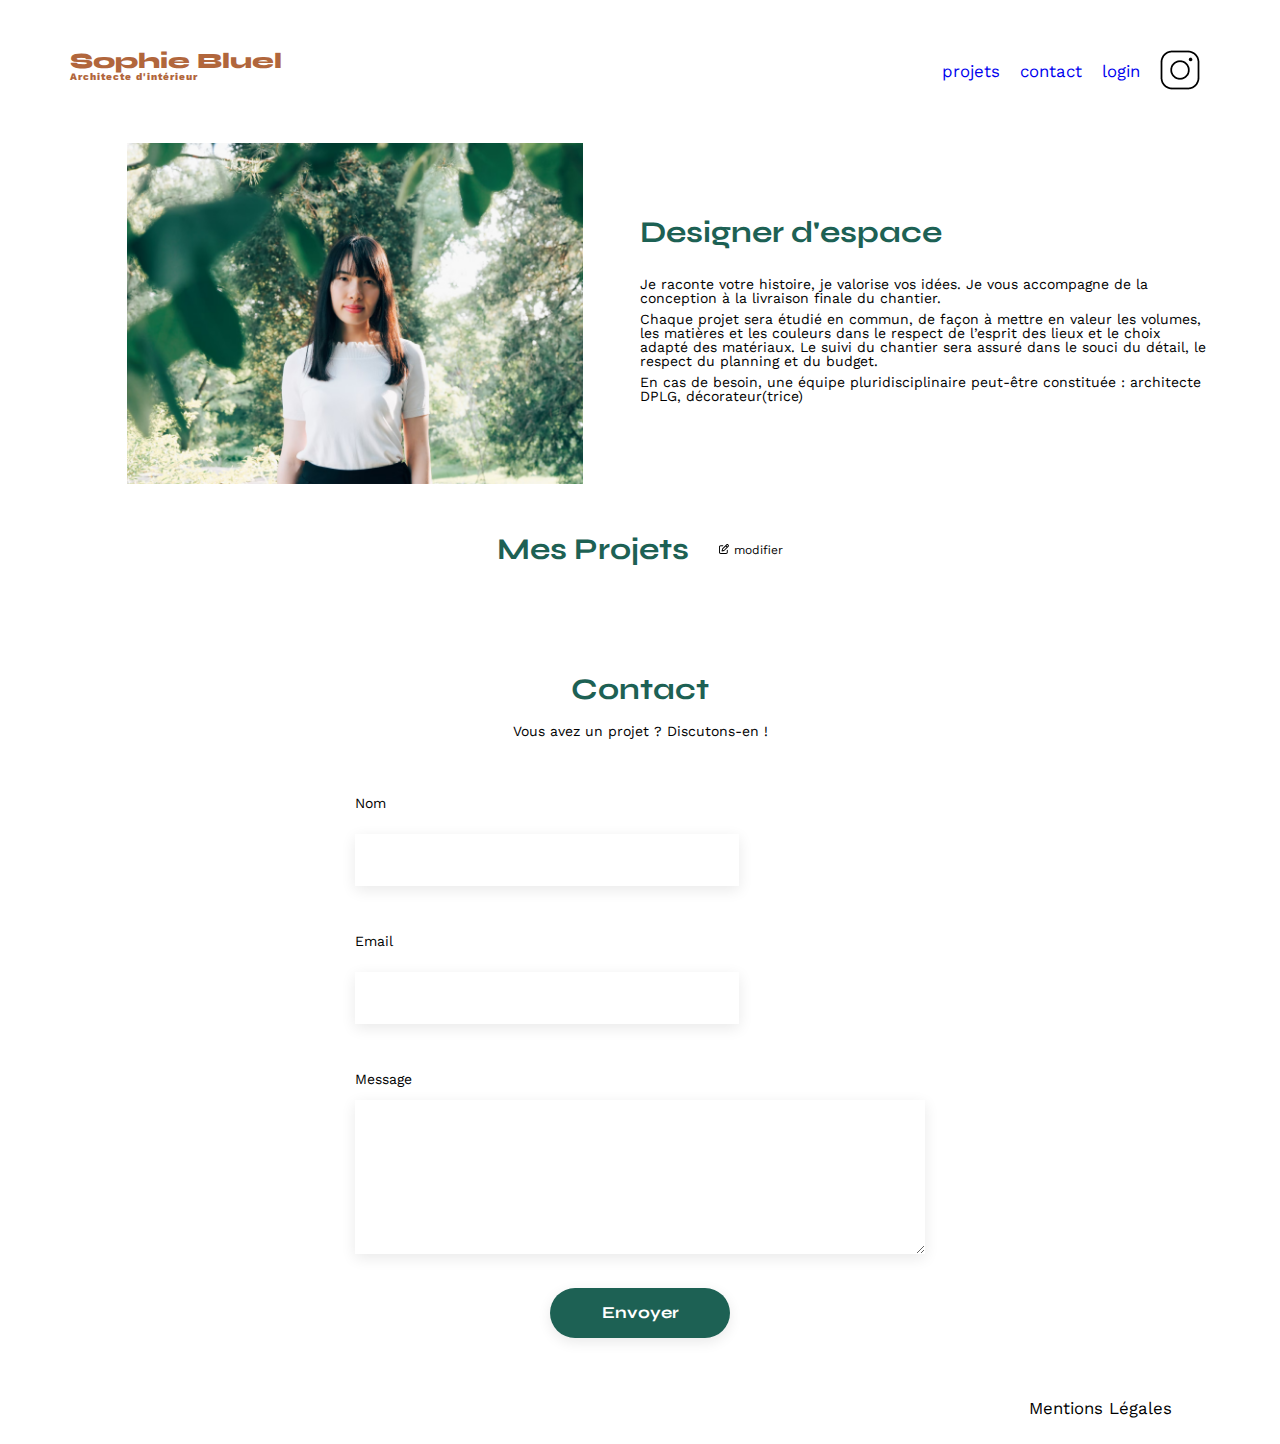
==== index.html @ f5f6d301 "mode edition ok, btn modifier ok" ====
<!DOCTYPE html>
<html lang="fr">
  <head>
    <meta charset="UTF-8" />
    <title>Sophie Bluel - Architecte d'intérieur</title>
    <meta name="viewport" content="width=device-width, initial-scale=1.0" />
    <link rel="preconnect" href="https://fonts.googleapis.com" />
    <link rel="preconnect" href="https://fonts.gstatic.com" crossorigin />
    <link
      href="https://fonts.googleapis.com/css2?family=Syne:wght@700;800&family=Work+Sans&display=swap"
      rel="stylesheet"
    />
    <meta name="description" content="" />
    <link rel="stylesheet" href="./assets/style.css" />
  </head>
  <body>
    <div class="bandeauNoir">
      <!-- <i class="fa-solid fa-pen-to-square" ></i> -->
      <img
        src="./assets/icons/pen-to-square-regular.svg"
        alt="stylo dans carré"
      />
      <p>Mode édition</p>
    </div>
    <header>
      <h1>Sophie Bluel <span>Architecte d'intérieur</span></h1>
      <nav>
        <ul>
          <li>
            <a href="#portfolio">projets</a>
          </li>
          <li>
            <a href="#contact">contact</a>
          </li>
          <li>
            <a href="login.html" id="logout">login</a>
          </li>
          <li><img src="./assets/icons/instagram.png" alt="Instagram" /></li>
        </ul>
      </nav>
    </header>
    <main>
      <section id="introduction">
        <figure>
          <img src="./assets/images/sophie-bluel.png" alt="" />
        </figure>
        <article>
          <h2>Designer d'espace</h2>
          <p>
            Je raconte votre histoire, je valorise vos idées. Je vous accompagne
            de la conception à la livraison finale du chantier.
          </p>
          <p>
            Chaque projet sera étudié en commun, de façon à mettre en valeur les
            volumes, les matières et les couleurs dans le respect de l’esprit
            des lieux et le choix adapté des matériaux. Le suivi du chantier
            sera assuré dans le souci du détail, le respect du planning et du
            budget.
          </p>
          <p>
            En cas de besoin, une équipe pluridisciplinaire peut-être constituée
            : architecte DPLG, décorateur(trice)
          </p>
        </article>
      </section>
      <section id="portfolio">
        <div class="modifierbtn">
          <h2>Mes Projets</h2>
          <a href="">
            <img src="./assets/icons/pen-to-square-regular.svg" />
            <p>modifier</p>
          </a>
        </div>
        <div class="filtre"></div>
        <div class="gallery">
          <!-- <figure>
				<img src="assets/images/abajour-tahina.png" alt="Abajour Tahina">
				<figcaption>Abajour Tahina</figcaption>
			</figure>
			<figure>
				<img src="assets/images/hotel-first-arte-new-delhi.png" alt="Hotel First Arte - New Delhi">
				<figcaption>Hotel First Arte - New Delhi</figcaption> -->
          <!-- </figure> -->
        </div>
      </section>
      <section id="contact">
        <h2>Contact</h2>
        <p>Vous avez un projet ? Discutons-en !</p>
        <form action="#" method="post">
          <label for="name">Nom</label>
          <input type="text" name="name" id="name" />
          <label for="email">Email</label>
          <input type="email" name="email" id="email" />
          <label for="message">Message</label>
          <textarea name="message" id="message" cols="30" rows="10"></textarea>
          <input type="submit" value="Envoyer" />
        </form>
      </section>
    </main>

    <footer>
      <nav>
        <ul>
          <li>Mentions Légales</li>
        </ul>
      </nav>
    </footer>
    <script src="index.js"></script>
  </body>
</html>
---- assets/style.css ----
/* http://meyerweb.com/eric/tools/css/reset/
   v2.0 | 20110126
   License: none (public domain)
*/

html,
body,
div,
span,
applet,
object,
iframe,
h1,
h2,
h3,
h4,
h5,
h6,
p,
blockquote,
pre,
a,
abbr,
acronym,
address,
big,
cite,
code,
del,
dfn,
em,
img,
ins,
kbd,
q,
s,
samp,
small,
strike,
strong,
sub,
sup,
tt,
var,
b,
u,
i,
center,
dl,
dt,
dd,
ol,
ul,
li,
fieldset,
form,
label,
legend,
table,
caption,
tbody,
tfoot,
thead,
tr,
th,
td,
article,
aside,
canvas,
details,
embed,
figure,
figcaption,
footer,
header,
hgroup,
menu,
nav,
output,
ruby,
section,
summary,
time,
mark,
audio,
video {
  margin: 0;
  padding: 0;
  border: 0;
  font-size: 100%;
  font: inherit;
  vertical-align: baseline;
}
/* HTML5 display-role reset for older browsers */
article,
aside,
details,
figcaption,
figure,
footer,
header,
hgroup,
menu,
nav,
section {
  display: block;
}
body {
  line-height: 1;
}
ol,
ul {
  list-style: none;
}
blockquote,
q {
  quotes: none;
}
blockquote:before,
blockquote:after,
q:before,
q:after {
  content: "";
  content: none;
}
table {
  border-collapse: collapse;
  border-spacing: 0;
}
/** end reset css**/
body {
  max-width: 1140px;
  margin: auto;
  font-family: "Work Sans";
  font-size: 14px;
}
header {
  display: flex;
  justify-content: space-between;
  margin: 50px 0;
}
section {
  margin: 50px 0;
}

h1 {
  display: flex;
  flex-direction: column;
  font-family: "Syne";
  font-size: 22px;
  font-weight: 800;
  color: #b1663c;
}

h1 > span {
  font-family: "Work Sans";
  font-size: 10px;
  letter-spacing: 0.1em;
}

h2 {
  font-family: "Syne";
  font-weight: 700;
  font-size: 30px;
  color: #1d6154;
}
nav ul {
  display: flex;
  align-items: center;
  list-style-type: none;
}
nav li {
  padding: 0 10px;
  font-size: 1.2em;
}

nav a {
  text-decoration: none;
}

li:hover {
  color: #b1663c;
}
#introduction {
  display: flex;
  align-items: center;
}
#introduction figure {
  flex: 1;
}
#introduction img {
  display: block;
  margin: auto;
  width: 80%;
}

#introduction article {
  flex: 1;
}
#introduction h2 {
  margin-bottom: 1em;
}

#introduction p {
  margin-bottom: 0.5em;
}
#portfolio h2 {
  text-align: center;
  margin-bottom: 1em;
}
.gallery {
  width: 100%;
  display: grid;
  grid-template-columns: 1fr 1fr 1fr;
  grid-column-gap: 20px;
  grid-row-gap: 20px;
}

.gallery img {
  width: 100%;
}
#contact {
  width: 50%;
  margin: auto;
}
#contact > * {
  text-align: center;
}
#contact h2 {
  margin-bottom: 20px;
}
#contact form {
  text-align: left;
  margin-top: 30px;
  display: flex;
  flex-direction: column;
}

#contact input {
  height: 50px;
  font-size: 1.2em;
  border: none;
  box-shadow: 0px 4px 14px rgba(0, 0, 0, 0.09);
}
#contact label {
  margin: 2em 0 1em 0;
}
#contact textarea {
  border: none;
  box-shadow: 0px 4px 14px rgba(0, 0, 0, 0.09);
}

input[type="submit"] {
  font-family: "Syne";
  font-weight: 700;
  color: white;
  background-color: #1d6154;
  margin: 2em auto;
  width: 180px;
  text-align: center;
  border-radius: 60px;
}

footer nav ul {
  display: flex;
  justify-content: flex-end;
  margin: 2em;
}

/* boutons */
.filtre {
  display: flex;
  justify-content: center;
  gap: 10px;
  margin-bottom: 30px;
}

.btn {
  display: flex;
  font-family: "syne", sans serif;
  font-style: normal;
  font-size: 16px;
  border-radius: 60px;
  color: #1d6154;
  border: 1px solid #1d6154;
  background: #fff;
  align-items: center;
  height: 30px;
  min-width: 100px;
  cursor: pointer;
  justify-content: center;
  padding: 0 15px;
}

.selected {
  background: #1d6154;
  color: #fff;
}

/* Page login */
.lien-nav {
  text-decoration: none;
}

.lienLogin {
  text-decoration: none;
  font-weight: 800;
  color: black;
}

.login h2 {
  text-align: center;
  margin-bottom: 25px;
  margin-top: 150px;
}

.login form {
  display: flex;
  flex-direction: column;
  justify-content: center;
  align-items: center;
}

label {
  display: flex;
  align-items: center;
}

input {
  width: 380px;
  height: 50px;
  box-shadow: 0px 4px 14px rgba(0, 0, 0, 0.1);
  border: none;
  margin-top: 10px;
  margin-bottom: 20px;
  outline: none;
}

form div {
  display: flex;
  flex-direction: column;
}

form a {
  text-decoration: none;
  text-align: center;
  margin-bottom: 100px;
}

.validation {
  display: flex;
  width: 180px;
  height: 38px;
  margin: 35px auto 25px auto;
  justify-content: center;
}

.error {
  color: red;
}

/* Page edition */

.bandeauNoir {
  background: black;
  height: 60px;
  width: 1520px;
  justify-content: center;
  color: white;
  align-items: center;
  display: none;
  margin-left: -200px;
  gap: 10px;
}

.bandeauNoir img {
  color: rgb(255, 255, 255);
  width: 15px;
  height: 15px;
  background-color: #fff;
}

.modifierbtn {
  display: flex;
  justify-content: center;
  gap: 10px;
}
.modifierbtn img {
  width: 10px;
  height: 10px;
  margin-top: 10px;
  margin-left: 20px;
}

.modifierbtn p {
  text-decoration: none;
  color: black;
  font-size: 12px;
  margin-top: 10px;
}

.modifierbtn a {
  text-decoration: none;
  display: flex;
  gap: 5px;
}
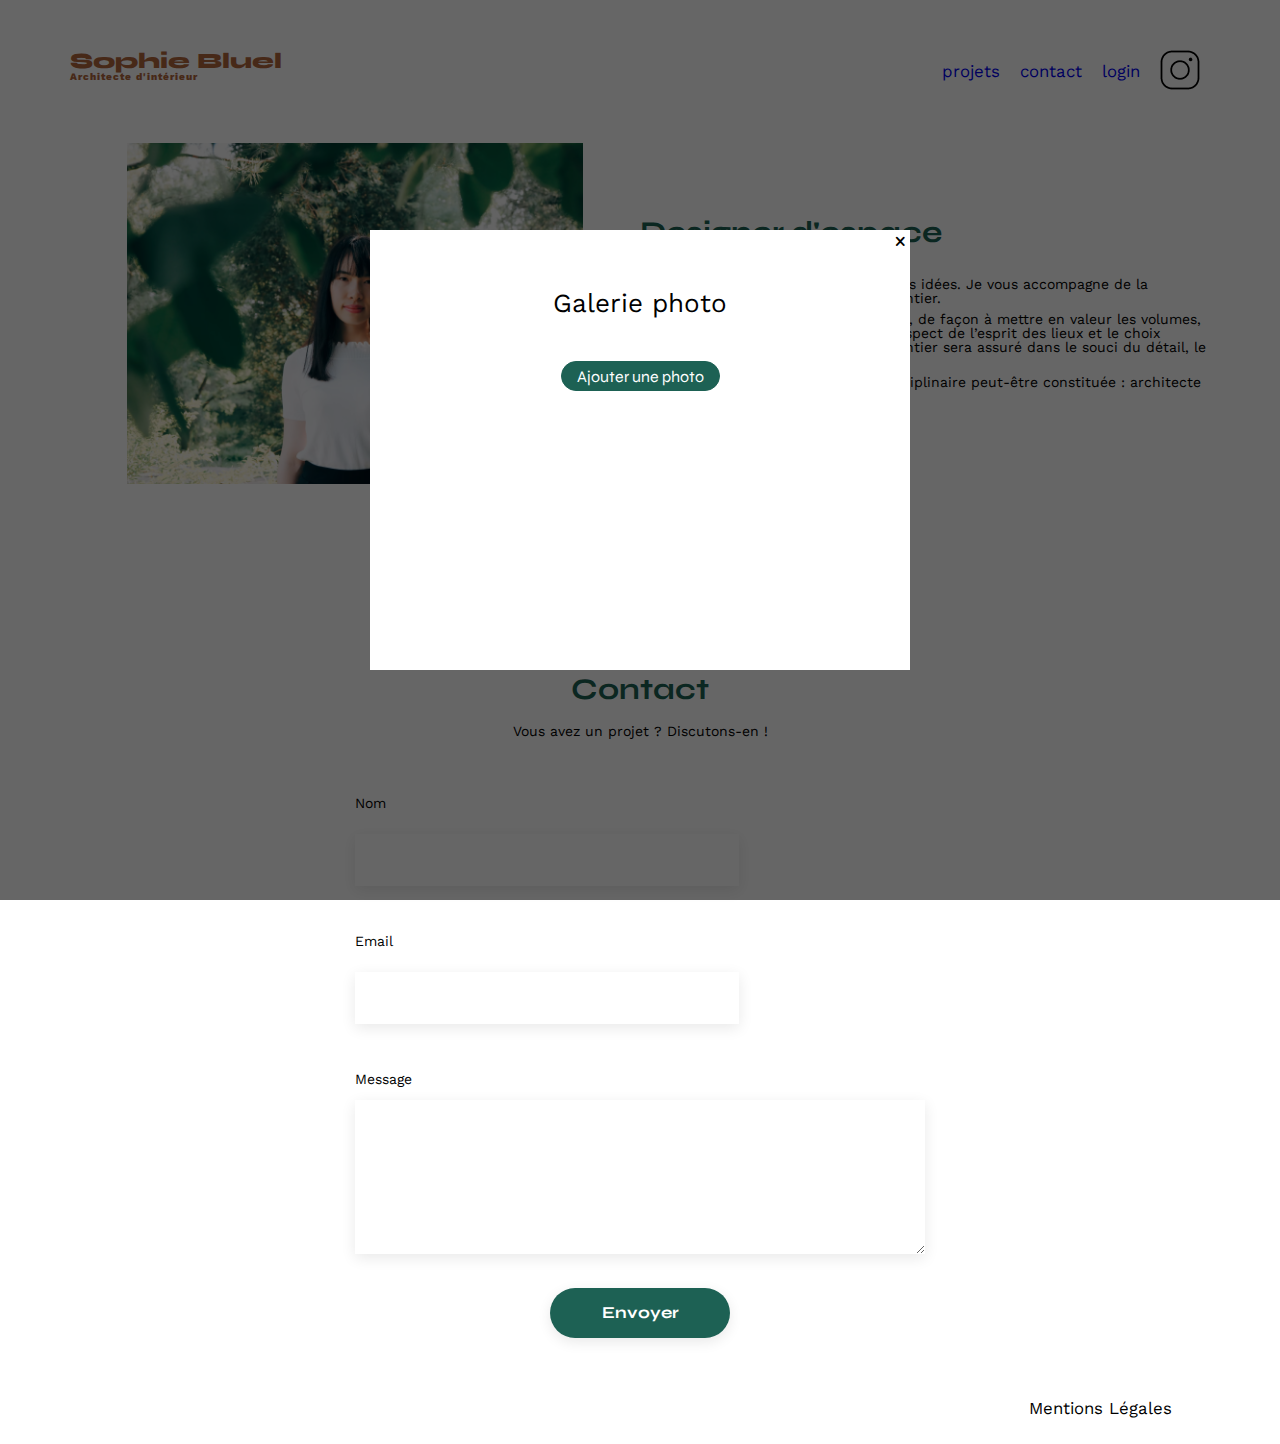
==== commit db4db737: "fond clair ok, modal en place + design" ====
--- a/index.html
+++ b/index.html
@@ -10,12 +10,31 @@
       href="https://fonts.googleapis.com/css2?family=Syne:wght@700;800&family=Work+Sans&display=swap"
       rel="stylesheet"
     />
+    <link
+      rel="stylesheet"
+      href="https://cdnjs.cloudflare.com/ajax/libs/font-awesome/6.4.0/css/all.min.css"
+    />
     <meta name="description" content="" />
     <link rel="stylesheet" href="./assets/style.css" />
   </head>
   <body>
+    <div class="fondClair"></div>
+
+    <div class="modal">
+      <div class="modalTitre">
+        <h2>Galerie photo</h2>
+        <div class="modalCroix">
+          <i class="fa-solid fa-xmark"></i>
+        </div>
+      </div>
+
+      <div class="modalBody"></div>
+
+      <div class="modalFooter">
+        <button class="btn selected">Ajouter une photo</button>
+      </div>
+    </div>
     <div class="bandeauNoir">
-      <!-- <i class="fa-solid fa-pen-to-square" ></i> -->
       <img
         src="./assets/icons/pen-to-square-regular.svg"
         alt="stylo dans carré"
@@ -64,12 +83,14 @@
         </article>
       </section>
       <section id="portfolio">
-        <div class="modifierbtn">
+        <div class="contenurTitreModif">
           <h2>Mes Projets</h2>
-          <a href="">
-            <img src="./assets/icons/pen-to-square-regular.svg" />
-            <p>modifier</p>
-          </a>
+          <div class="modifierbtn">
+            <a href="">
+              <img src="./assets/icons/pen-to-square-regular.svg" />
+              <p>modifier</p>
+            </a>
+          </div>
         </div>
         <div class="filtre"></div>
         <div class="gallery">
--- a/assets/style.css
+++ b/assets/style.css
@@ -380,10 +380,14 @@
   background-color: #fff;
 }
 
+.contenurTitreModif {
+  display: flex;
+  justify-content: center;
+  gap: 10px;
+}
+
 .modifierbtn {
-  display: flex;
-  justify-content: center;
-  gap: 10px;
+  display: none;
 }
 .modifierbtn img {
   width: 10px;
@@ -404,3 +408,58 @@
   display: flex;
   gap: 5px;
 }
+
+/* Page modale */
+
+.fondClair {
+  position: fixed;
+  top: 0;
+  left: 0;
+  width: 100vw;
+  height: 100vh;
+  background-color: rgba(0, 0, 0, 0.6);
+}
+
+.modal {
+  position: fixed;
+  top: 50%;
+  left: 50%;
+  transform: translate(-50%, -50%);
+  width: 500px;
+  height: 400px;
+  background-color: #fff;
+  padding: 20px;
+  /* display: none; */
+}
+
+.modalCroix {
+  position: absolute;
+  top: 5px;
+  right: 10px;
+  cursor: pointer;
+}
+
+.modalCroix i {
+  width: 5px;
+  height: 10px;
+}
+
+.modalTitre h2 {
+  margin-top: 40px;
+  margin-bottom: 45px;
+  font-family: "Work Sans";
+  font-size: 26px;
+  font-weight: 400;
+  color: #000;
+  text-align: center;
+}
+
+.modalFooter {
+  display: flex;
+  align-items: center;
+  justify-content: center;
+}
+
+.modalFooter .bnt {
+  font-size: 15px;
+}
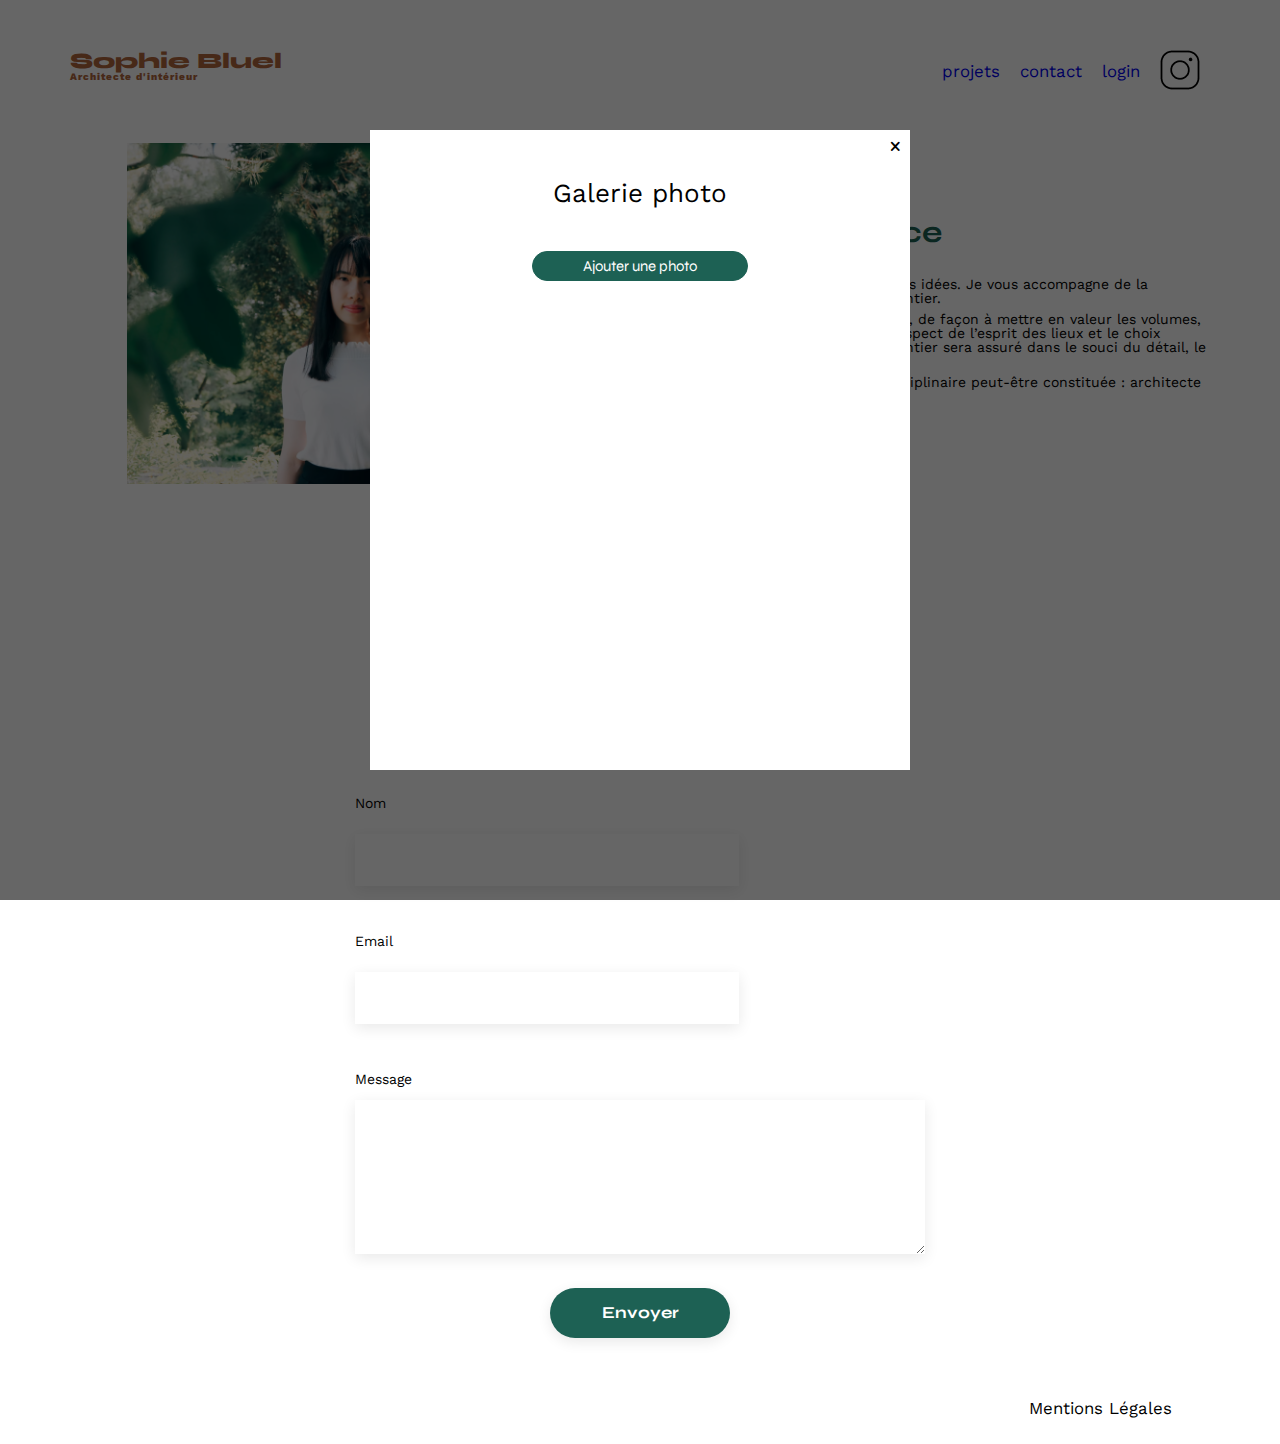
==== commit 5abec99f: "mise en place de la modal, bouton fermé ok, affichage de la galerie ok" ====
--- a/index.html
+++ b/index.html
@@ -17,13 +17,14 @@
     <meta name="description" content="" />
     <link rel="stylesheet" href="./assets/style.css" />
   </head>
+
   <body>
     <div class="fondClair"></div>
 
     <div class="modal">
       <div class="modalTitre">
         <h2>Galerie photo</h2>
-        <div class="modalCroix">
+        <div class="modalClose">
           <i class="fa-solid fa-xmark"></i>
         </div>
       </div>
--- a/assets/style.css
+++ b/assets/style.css
@@ -418,6 +418,7 @@
   width: 100vw;
   height: 100vh;
   background-color: rgba(0, 0, 0, 0.6);
+  /* display: none; */
 }
 
 .modal {
@@ -426,26 +427,27 @@
   left: 50%;
   transform: translate(-50%, -50%);
   width: 500px;
-  height: 400px;
+  height: 600px;
   background-color: #fff;
   padding: 20px;
   /* display: none; */
-}
-
-.modalCroix {
+  /* z-index: 99; */
+}
+
+.modalClose {
   position: absolute;
-  top: 5px;
-  right: 10px;
+  top: 10px;
+  right: 15px;
   cursor: pointer;
 }
 
-.modalCroix i {
+.modalClose i {
   width: 5px;
   height: 10px;
 }
 
 .modalTitre h2 {
-  margin-top: 40px;
+  margin-top: 30px;
   margin-bottom: 45px;
   font-family: "Work Sans";
   font-size: 26px;
@@ -460,6 +462,26 @@
   justify-content: center;
 }
 
-.modalFooter .bnt {
+.modalFooter button {
   font-size: 15px;
-}
+  bottom: 10px;
+  padding: 10px 50px;
+}
+
+.modalBody {
+  width: 100%;
+  display: grid;
+  grid-template-columns: 1fr 1fr 1fr 1fr;
+  grid-column-gap: 10px;
+  grid-row-gap: 10px;
+}
+
+.modalBody img {
+  width: 100%;
+  height: 100px;
+  object-fit: cover;
+}
+
+.modalBody figure {
+  position: relative;
+}
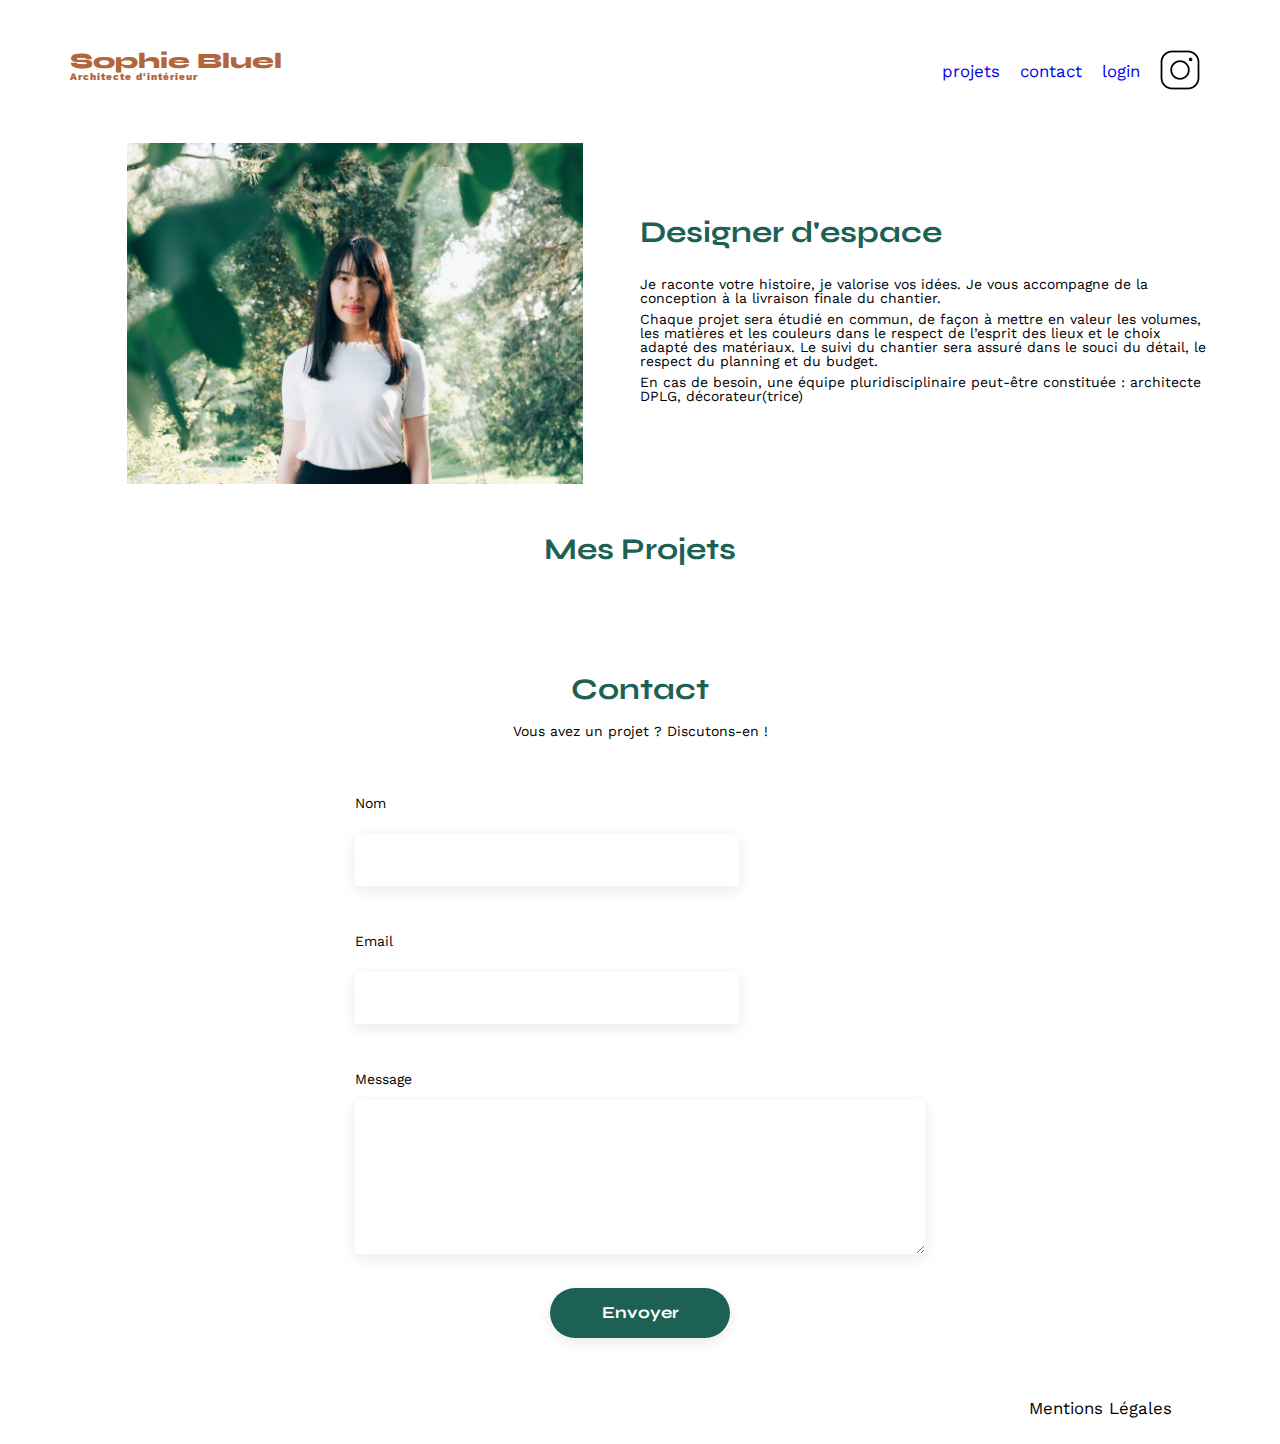
==== commit 2129d854: "mise en place de la modale 2" ====
--- a/index.html
+++ b/index.html
@@ -28,18 +28,38 @@
           <i class="fa-solid fa-xmark"></i>
         </div>
       </div>
-
       <div class="modalBody"></div>
-
       <div class="modalFooter">
-        <button class="btn selected">Ajouter une photo</button>
+        <div class="trait"></div>
+        <button class="btn selected" id="ajoutPhoto">Ajouter une photo</button>
       </div>
     </div>
+
+    <div class="modal2">
+      <div class="modalTitre">
+        <div class="retour">
+          <i class="fa-solid fa-arrow-left"></i>
+        </div>
+        <h2>Ajout photo</h2>
+        <div class="modalClose">
+          <i class="fa-solid fa-xmark"></i>
+        </div>
+      </div>
+      <form class="modalBody2">
+        <div class="conteneurPhoto">
+          <i class="fa-regular fa-image"></i>
+          <div class="btnAjoutPhoto">+ Ajouter photo</div>
+          <p>jpg, png : 4mo max</p>
+        </div>
+      </form>
+      <div class="modalFooter">
+        <div class="trait"></div>
+        <button class="btn" id="validPhoto">Valider</button>
+      </div>
+    </div>
+
     <div class="bandeauNoir">
-      <img
-        src="./assets/icons/pen-to-square-regular.svg"
-        alt="stylo dans carré"
-      />
+      <i class="fa-regular fa-pen-to-square"></i>
       <p>Mode édition</p>
     </div>
     <header>
@@ -86,12 +106,10 @@
       <section id="portfolio">
         <div class="contenurTitreModif">
           <h2>Mes Projets</h2>
-          <div class="modifierbtn">
-            <a href="">
-              <img src="./assets/icons/pen-to-square-regular.svg" />
-              <p>modifier</p>
-            </a>
-          </div>
+          <button class="openModal">
+            <img src="./assets/icons/pen-to-square-regular.svg" />
+            <p>modifier</p>
+          </button>
         </div>
         <div class="filtre"></div>
         <div class="gallery">
--- a/assets/style.css
+++ b/assets/style.css
@@ -373,40 +373,48 @@
   gap: 10px;
 }
 
-.bandeauNoir img {
+.bandeauNoir i {
   color: rgb(255, 255, 255);
-  width: 15px;
-  height: 15px;
-  background-color: #fff;
+  width: 20px;
+}
+
+.bandeauNoir p {
+  font-size: 18px;
 }
 
 .contenurTitreModif {
   display: flex;
   justify-content: center;
-  gap: 10px;
-}
-
-.modifierbtn {
+  gap: 15px;
+}
+
+.openModal {
   display: none;
-}
-.modifierbtn img {
-  width: 10px;
-  height: 10px;
-  margin-top: 10px;
-  margin-left: 20px;
-}
-
-.modifierbtn p {
+  border: none;
+  height: 20px;
+  background-color: #ffffff;
+  margin-top: 5px;
+  align-items: center;
+  cursor: pointer;
+  font-family: "syne", sans serif;
+  font-weight: 300;
+  gap: 9px;
+}
+
+.openModal img {
+  width: 16px;
+}
+
+.openModal p {
   text-decoration: none;
   color: black;
-  font-size: 12px;
-  margin-top: 10px;
-}
-
-.modifierbtn a {
+  font-size: 16px;
+  margin-top: 5px;
+}
+
+.openModal a {
   text-decoration: none;
   display: flex;
-  gap: 5px;
 }
 
 /* Page modale */
@@ -418,37 +426,41 @@
   width: 100vw;
   height: 100vh;
   background-color: rgba(0, 0, 0, 0.6);
-  /* display: none; */
-}
-
-.modal {
-  position: fixed;
-  top: 50%;
+  display: none;
+  justify-content: center;
+  align-items: center;
+}
+
+.modal,
+.modal2 {
+  position: absolute;
+  top: 80%;
   left: 50%;
   transform: translate(-50%, -50%);
-  width: 500px;
-  height: 600px;
-  background-color: #fff;
+  width: 620px;
+  height: 700px;
+  background-color: #ffffff;
   padding: 20px;
-  /* display: none; */
-  /* z-index: 99; */
+  display: none;
+  border-radius: 10px;
+  align-items: center;
+  flex-direction: column;
 }
 
 .modalClose {
   position: absolute;
-  top: 10px;
-  right: 15px;
+  top: 25px;
+  right: 30px;
   cursor: pointer;
 }
 
 .modalClose i {
-  width: 5px;
-  height: 10px;
+  font-size: 21px;
 }
 
 .modalTitre h2 {
-  margin-top: 30px;
-  margin-bottom: 45px;
+  margin-top: 40px;
+  margin-bottom: 60px;
   font-family: "Work Sans";
   font-size: 26px;
   font-weight: 400;
@@ -460,28 +472,90 @@
   display: flex;
   align-items: center;
   justify-content: center;
+  flex-direction: column;
+}
+
+.modalFooter .trait {
+  height: 1px;
+  width: 400px;
+  background-color: #b3b3b3;
+  margin: 70px 0 45px 0;
 }
 
 .modalFooter button {
   font-size: 15px;
-  bottom: 10px;
+  /* bottom: 10px; */
   padding: 10px 50px;
+  margin-bottom: 45px;
 }
 
 .modalBody {
-  width: 100%;
+  width: 400px;
   display: grid;
-  grid-template-columns: 1fr 1fr 1fr 1fr;
+  grid-template-columns: 1fr 1fr 1fr 1fr 1fr;
   grid-column-gap: 10px;
   grid-row-gap: 10px;
-}
-
-.modalBody img {
+  padding: 0 100px;
+}
+
+.modalBody figure2 {
+  position: relative;
+}
+
+figure2 img {
   width: 100%;
-  height: 100px;
+  height: 110px;
   object-fit: cover;
 }
 
-.modalBody figure {
-  position: relative;
-}
+figure2 i {
+  position: absolute;
+  top: 4px;
+  right: 4px;
+  color: white;
+  background-color: black;
+  padding: 5px;
+  border-radius: 2px;
+  font-size: 14px;
+  cursor: pointer;
+}
+
+.retour {
+  position: absolute;
+  top: 25px;
+  left: 30px;
+  cursor: pointer;
+}
+
+.retour i {
+  font-size: 22px;
+}
+
+.modalBody2 {
+  display: flex;
+  justify-content: center;
+  align-items: center;
+}
+
+.conteneurPhoto {
+  width: 400px;
+  height: 200px;
+  background-color: #e8f1f6;
+  border-radius: 3px;
+  align-items: center;
+}
+
+.conteneurPhoto i {
+  margin-top: 20px;
+  font-size: 90px;
+  color: #b9c5cc;
+}
+
+.conteneurPhoto .btnAjoutPhoto {
+  padding: 15px 50px;
+  background-color: #cbd6dc;
+  border-radius: 30px;
+  cursor: pointer;
+  margin: 10px 0;
+  color: #306685;
+}
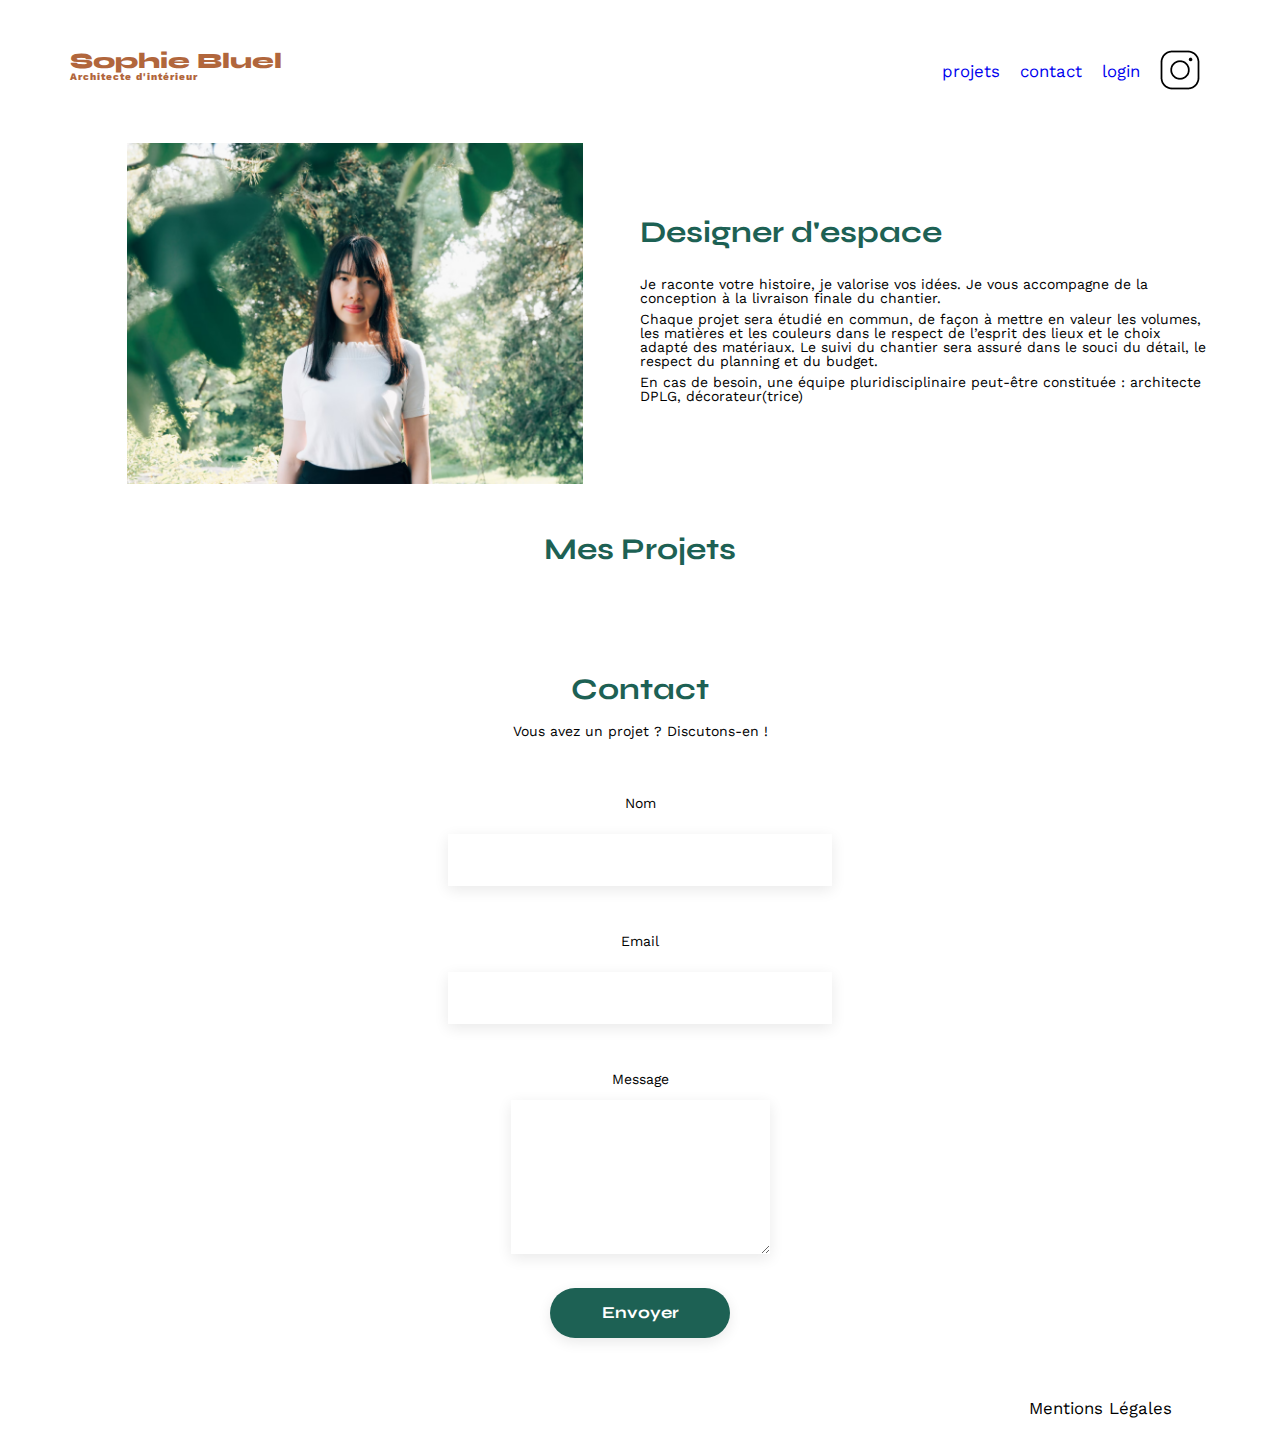
==== commit 93c2ef86: "l'aperçu photo dans la modale ok" ====
--- a/index.html
+++ b/index.html
@@ -45,17 +45,34 @@
           <i class="fa-solid fa-xmark"></i>
         </div>
       </div>
+
       <form class="modalBody2">
         <div class="conteneurPhoto">
-          <i class="fa-regular fa-image"></i>
-          <div class="btnAjoutPhoto">+ Ajouter photo</div>
+          <i class="fa-regular fa-image" id="photoMiniature"></i>
+          <label for="telechargerPhoto" class="btnAjoutPhoto"
+            >+ Ajouter photo</label
+          >
+          <input
+            type="file"
+            id="telechargerPhoto"
+            accept="image/jpg, image/png, image/jpeg"
+          />
+          <img id="apercu" />
           <p>jpg, png : 4mo max</p>
         </div>
+        <div class="conteneurTitre">
+          <label for="titrePhoto">Titre</label>
+          <input type="text" name="titrePhoto" id="titrePhoto" />
+        </div>
+        <div class="conteneurCategorie">
+          <label for="typeCategorie">Catégorie</label>
+          <select name="typeCategorie" id="typeCategorie"></select>
+        </div>
+        <div class="modal2Footer">
+          <div class="trait"></div>
+          <button class="btn" id="validPhoto">Valider</button>
+        </div>
       </form>
-      <div class="modalFooter">
-        <div class="trait"></div>
-        <button class="btn" id="validPhoto">Valider</button>
-      </div>
     </div>
 
     <div class="bandeauNoir">
--- a/assets/style.css
+++ b/assets/style.css
@@ -438,7 +438,7 @@
   left: 50%;
   transform: translate(-50%, -50%);
   width: 620px;
-  height: 700px;
+  min-height: 700px;
   background-color: #ffffff;
   padding: 20px;
   display: none;
@@ -477,9 +477,9 @@
 
 .modalFooter .trait {
   height: 1px;
-  width: 400px;
+  width: 500px;
   background-color: #b3b3b3;
-  margin: 70px 0 45px 0;
+  margin: 50px 0 45px 0;
 }
 
 .modalFooter button {
@@ -487,6 +487,11 @@
   /* bottom: 10px; */
   padding: 10px 50px;
   margin-bottom: 45px;
+  color: #1d6154;
+  border: 1px solid #1d6154;
+  color: #fff;
+  border: none;
+  padding: 0px 45px;
 }
 
 .modalBody {
@@ -495,28 +500,28 @@
   grid-template-columns: 1fr 1fr 1fr 1fr 1fr;
   grid-column-gap: 10px;
   grid-row-gap: 10px;
-  padding: 0 100px;
-}
-
-.modalBody figure2 {
+  padding: 0 70px;
+}
+
+.modalBody figure {
   position: relative;
 }
 
-figure2 img {
-  width: 100%;
-  height: 110px;
+.modalBody figure img {
+  width: 90px;
+  height: 120px;
   object-fit: cover;
 }
 
-figure2 i {
+.modalBody figure i {
   position: absolute;
   top: 4px;
   right: 4px;
   color: white;
   background-color: black;
-  padding: 5px;
-  border-radius: 2px;
-  font-size: 14px;
+  padding: 4px;
+  border-radius: 3px;
+  font-size: 11px;
   cursor: pointer;
 }
 
@@ -549,6 +554,8 @@
   margin-top: 20px;
   font-size: 90px;
   color: #b9c5cc;
+  /* width: 250px;
+  height: 480px; */
 }
 
 .conteneurPhoto .btnAjoutPhoto {
@@ -559,3 +566,70 @@
   margin: 10px 0;
   color: #306685;
 }
+
+input[type="file"] {
+  display: none;
+}
+
+form {
+  display: flex;
+  align-items: center;
+  justify-content: center;
+  flex-direction: column;
+}
+
+#titrePhoto,
+#typeCategorie {
+  width: 400px;
+  height: 50px;
+  border: none;
+  box-shadow: 0px 4px 14px rgba(0, 0, 0, 0.2);
+  margin-top: 10px;
+}
+
+.conteneurTitre label {
+  margin-left: 0px;
+  margin-top: 30px;
+}
+
+.conteneurCategorie label {
+  margin-left: 0px;
+  margin-top: 10px;
+}
+
+.modal2Footer {
+  display: flex;
+  align-items: center;
+  justify-content: center;
+  flex-direction: column;
+}
+
+.modal2Footer .trait {
+  height: 1px;
+  width: 400px;
+  background-color: #b3b3b3;
+  margin: 50px 0 45px 0;
+}
+
+.modal2Footer button {
+  font-size: 15px;
+  padding: 10px 50px;
+  margin-bottom: 45px;
+  background-color: #8d837e;
+  border: 1px solid #8d837e;
+  color: #fff;
+  border: none;
+  padding: 0px 45px;
+}
+
+#typeCategorie {
+  font-family: "syne", sans serif;
+  font-size: 12px;
+}
+
+#apercu {
+  position: absolute;
+  height: 170px;
+  width: 150px;
+  display: none;
+}
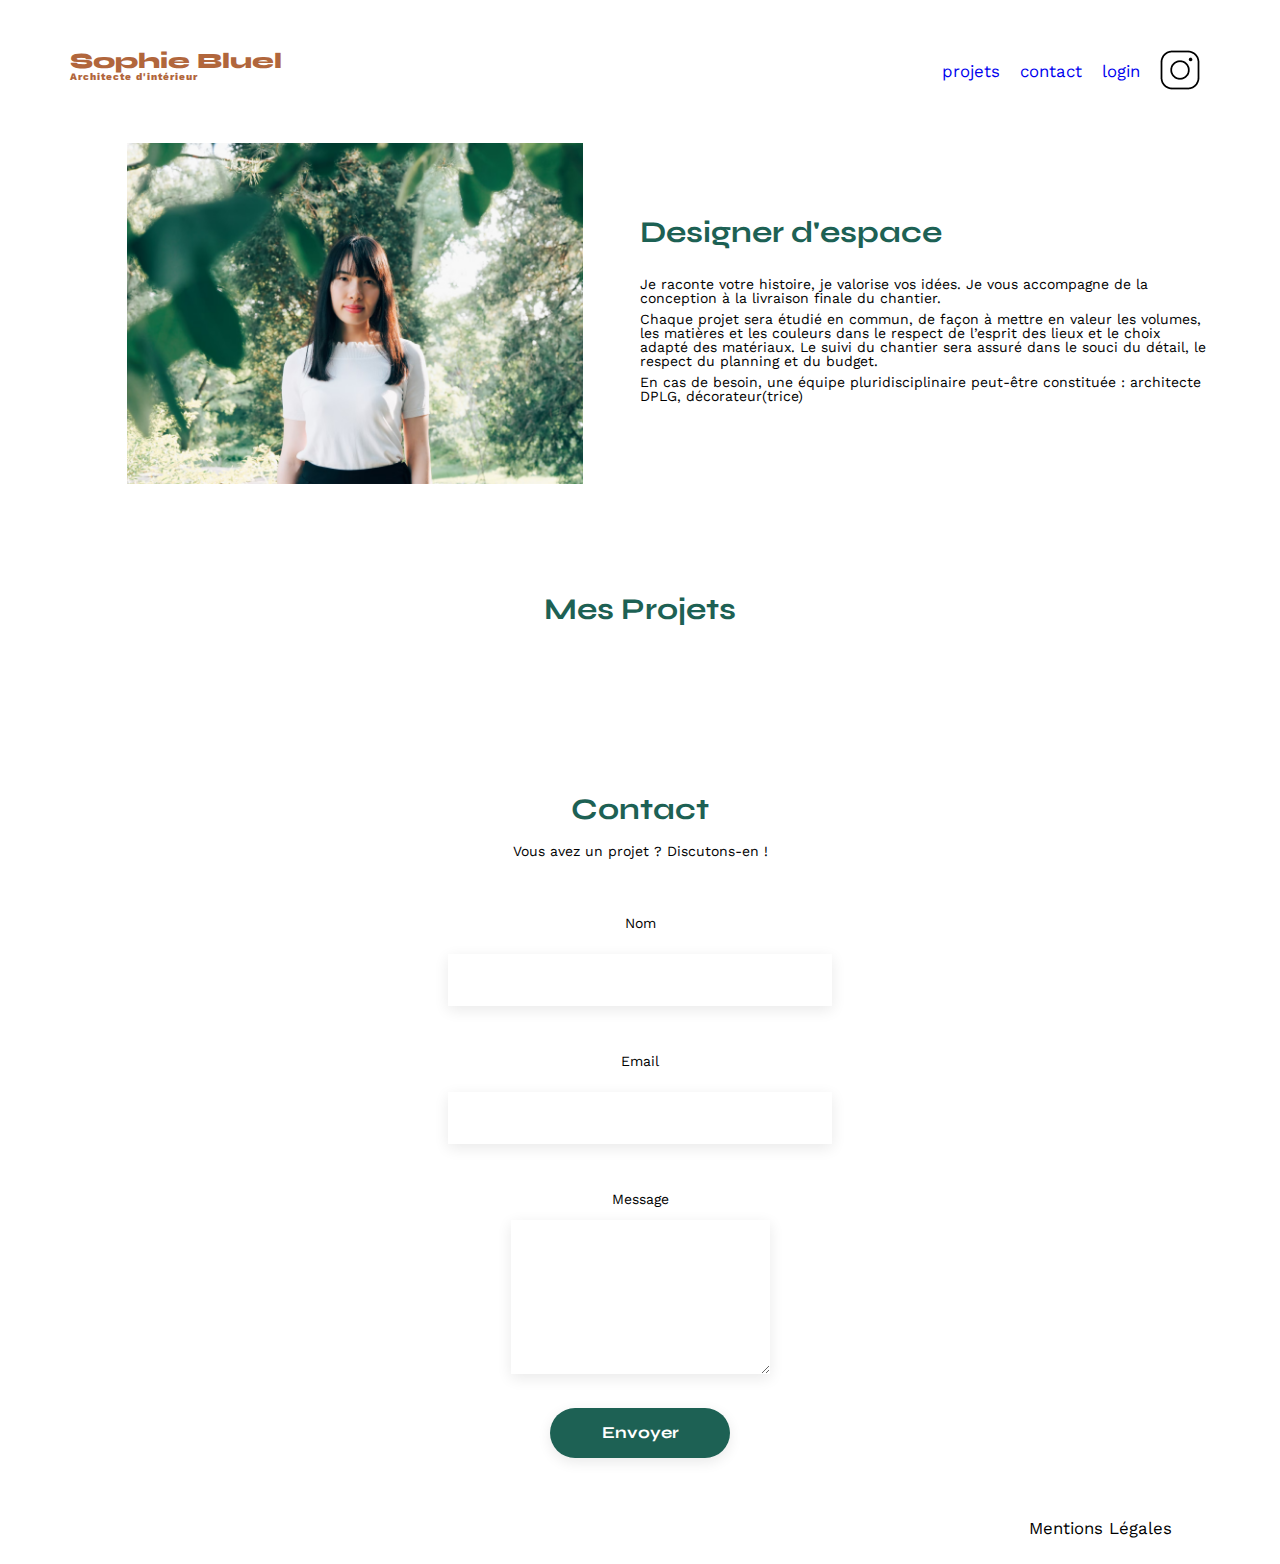
==== commit 0bd32db6: "lajout d'un projet se fait MAIS la vérification du formdata ne fonctionne pas" ====
--- a/index.html
+++ b/index.html
@@ -46,18 +46,12 @@
         </div>
       </div>
 
-      <form class="modalBody2">
+      <form class="modalBody2" id="photoForm">
         <div class="conteneurPhoto">
           <i class="fa-regular fa-image" id="photoMiniature"></i>
-          <label for="telechargerPhoto" class="btnAjoutPhoto"
-            >+ Ajouter photo</label
-          >
-          <input
-            type="file"
-            id="telechargerPhoto"
-            accept="image/jpg, image/png, image/jpeg"
-          />
-          <img id="apercu" />
+          <label for="telechargerPhoto"  class="btnAjoutPhoto">+ Ajouter photo</label>
+          <input type="file" name="telechargerPhoto" id="telechargerPhoto" accept="image/jpg, image/png, image/jpeg">
+          <img id="apercu"/>
           <p>jpg, png : 4mo max</p>
         </div>
         <div class="conteneurTitre">
@@ -67,10 +61,11 @@
         <div class="conteneurCategorie">
           <label for="typeCategorie">Catégorie</label>
           <select name="typeCategorie" id="typeCategorie"></select>
+          <p class="error"></p>
         </div>
         <div class="modal2Footer">
           <div class="trait"></div>
-          <button class="btn" id="validPhoto">Valider</button>
+          <button type="submit" class="btn" id="validPhoto">Valider</button>
         </div>
       </form>
     </div>
--- a/assets/style.css
+++ b/assets/style.css
@@ -206,7 +206,6 @@
 }
 #portfolio h2 {
   text-align: center;
-  margin-bottom: 1em;
 }
 .gallery {
   width: 100%;
@@ -267,12 +266,17 @@
   margin: 2em;
 }
 
+.contenurTitreModif h2 {
+  padding-top: 60px;
+}
+
 /* boutons */
 .filtre {
   display: flex;
   justify-content: center;
   gap: 10px;
-  margin-bottom: 30px;
+  margin-bottom: 60px;
+  margin-top: 0px;
 }
 
 .btn {
@@ -385,7 +389,8 @@
 .contenurTitreModif {
   display: flex;
   justify-content: center;
-  gap: 15px;
+  gap: 25px;
+  padding-bottom: 60px;
 }
 
 .openModal {
@@ -393,7 +398,7 @@
   border: none;
   height: 20px;
   background-color: #ffffff;
-  margin-top: 5px;
+  margin-top: 65px;
   align-items: center;
   cursor: pointer;
   font-family: "syne", sans serif;
@@ -559,7 +564,7 @@
 }
 
 .conteneurPhoto .btnAjoutPhoto {
-  padding: 15px 50px;
+  padding: 15px 45px;
   background-color: #cbd6dc;
   border-radius: 30px;
   cursor: pointer;
@@ -629,7 +634,10 @@
 
 #apercu {
   position: absolute;
-  height: 170px;
-  width: 150px;
+  height: 200px;
+  width: 200px;
   display: none;
-}
+  object-fit: cover;
+}
+
+
